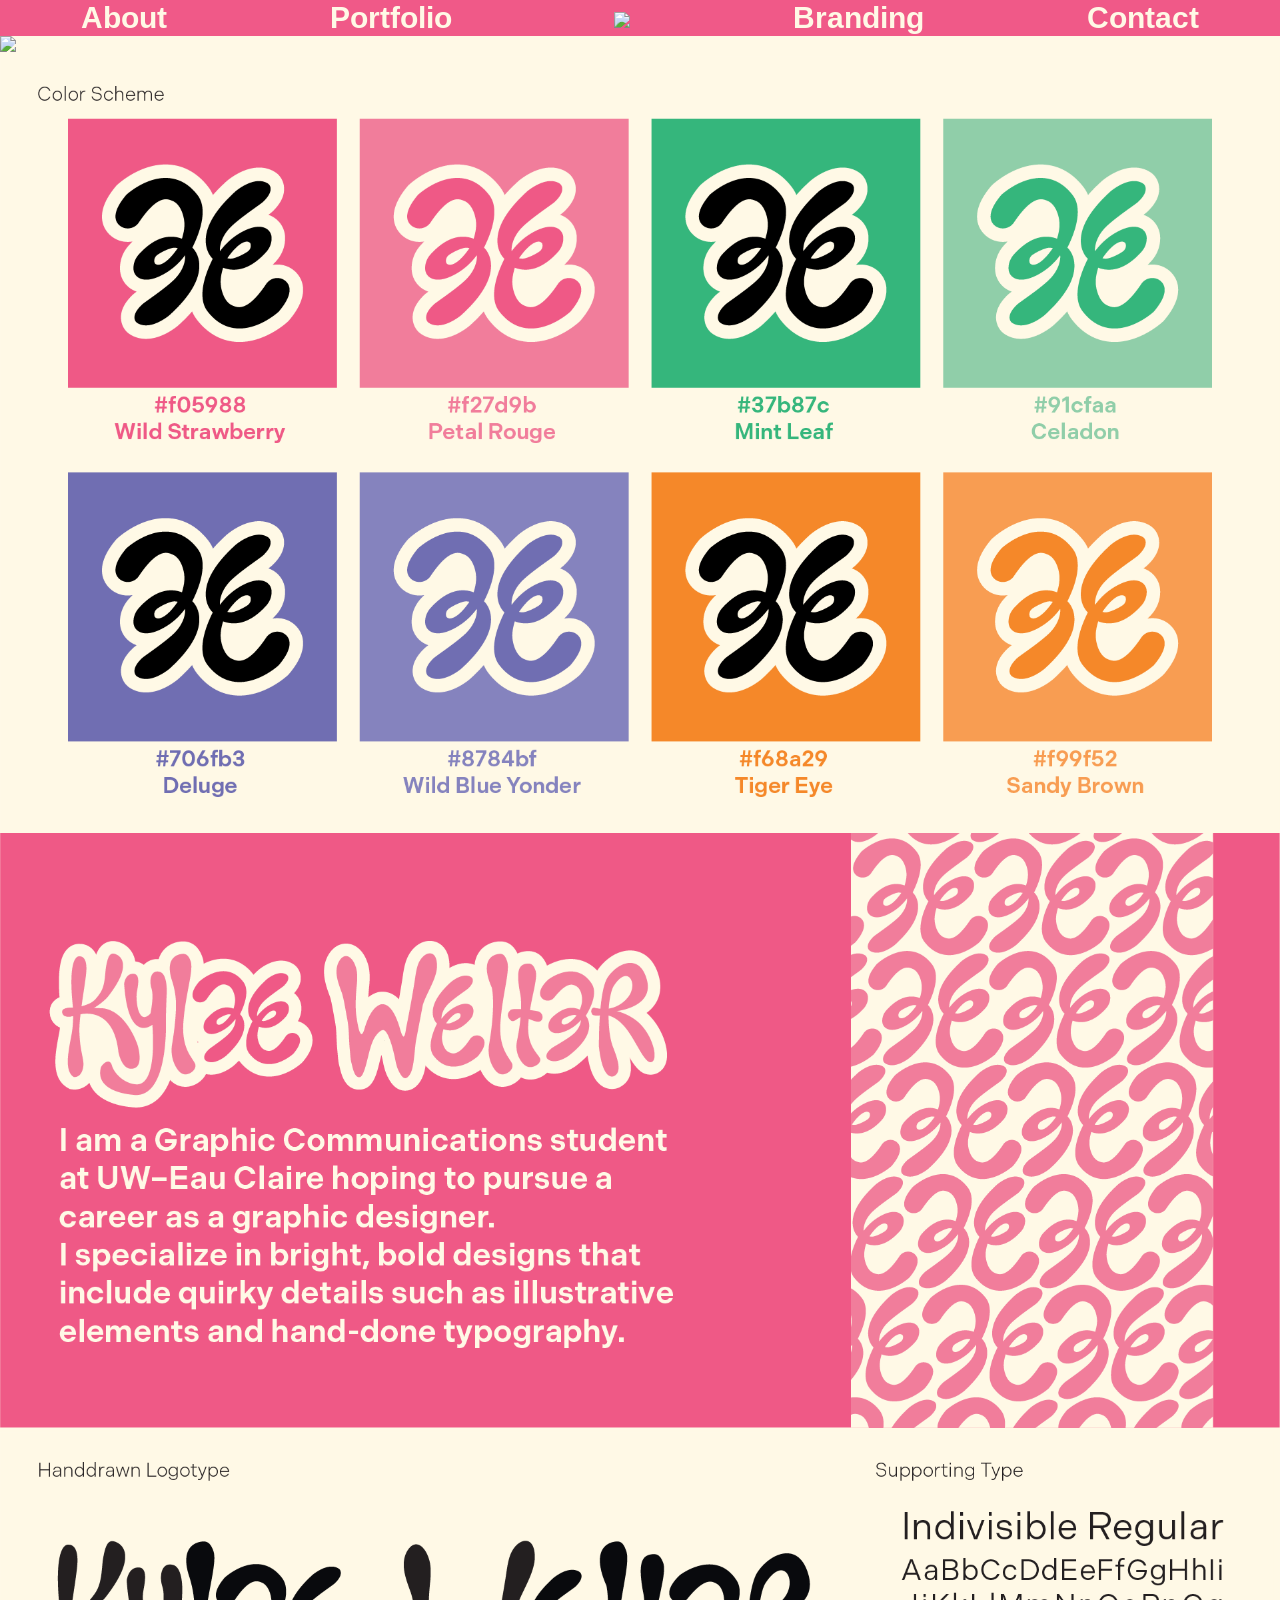
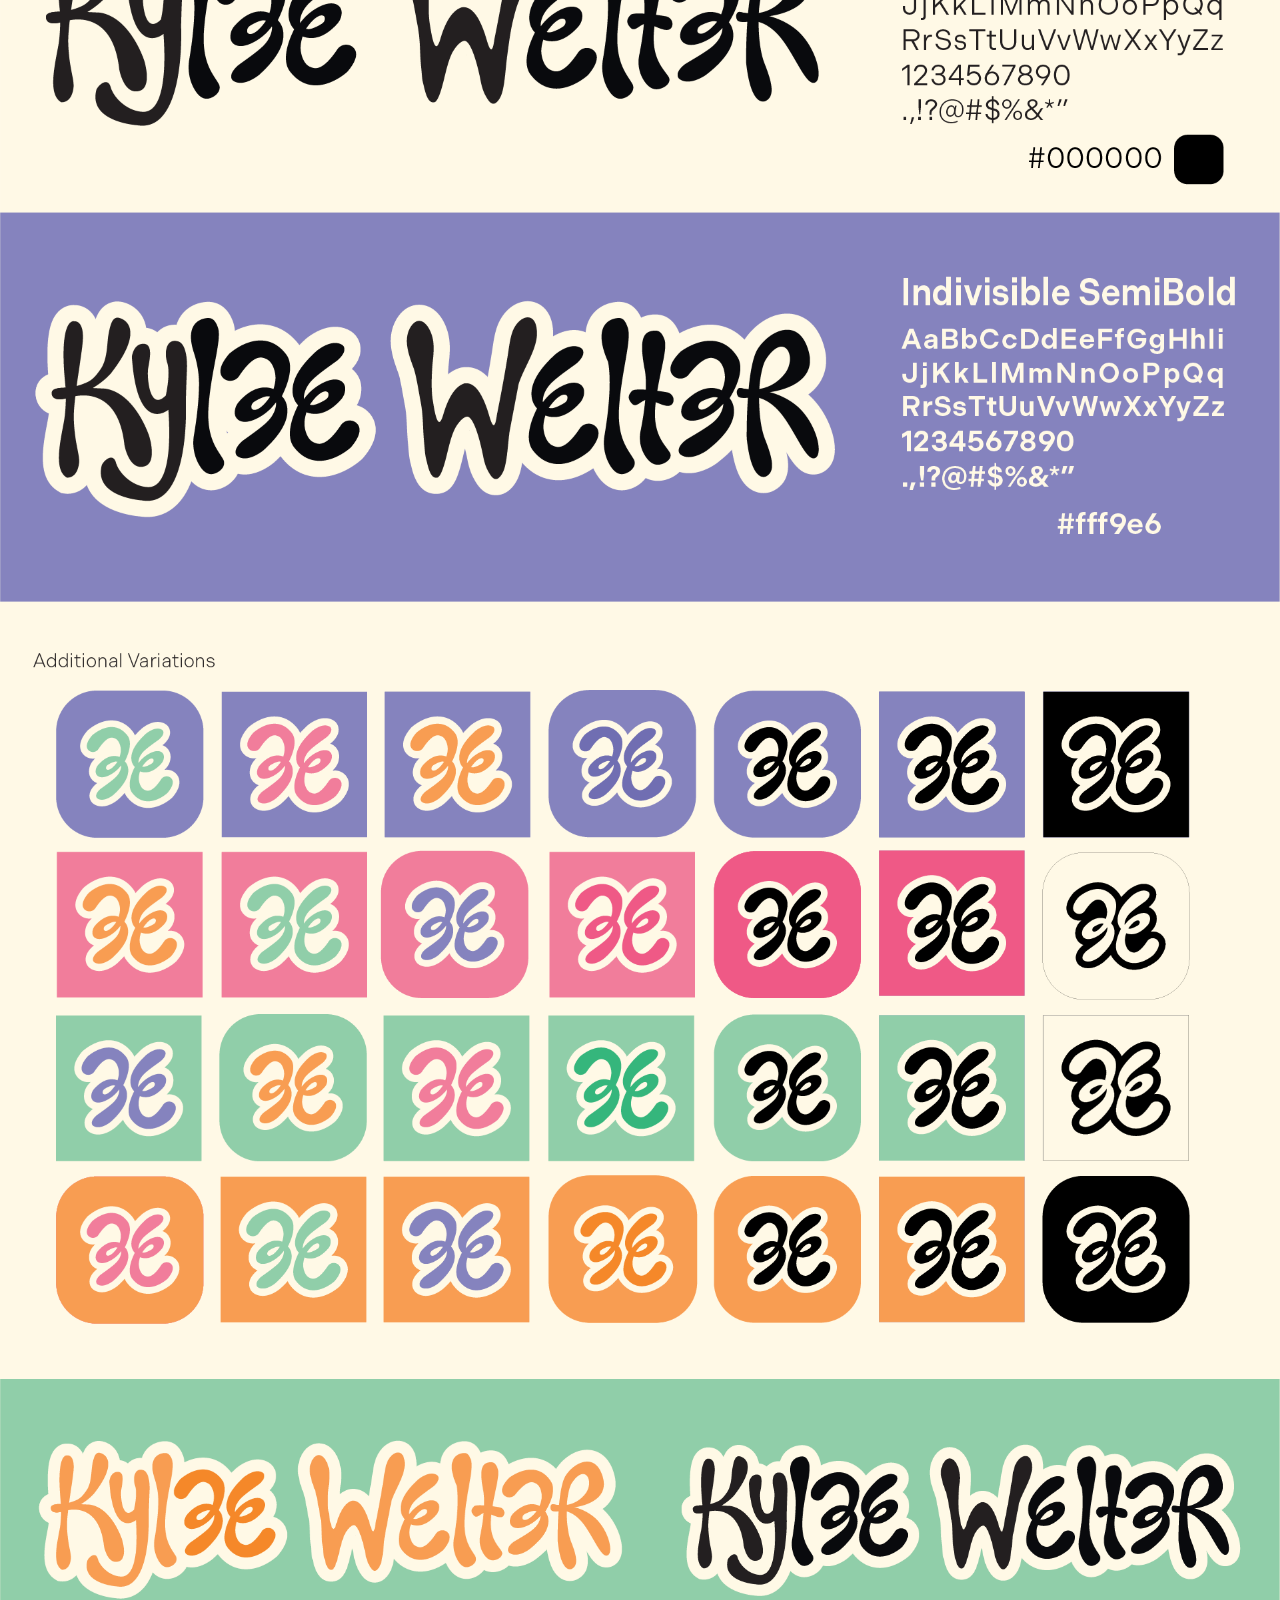
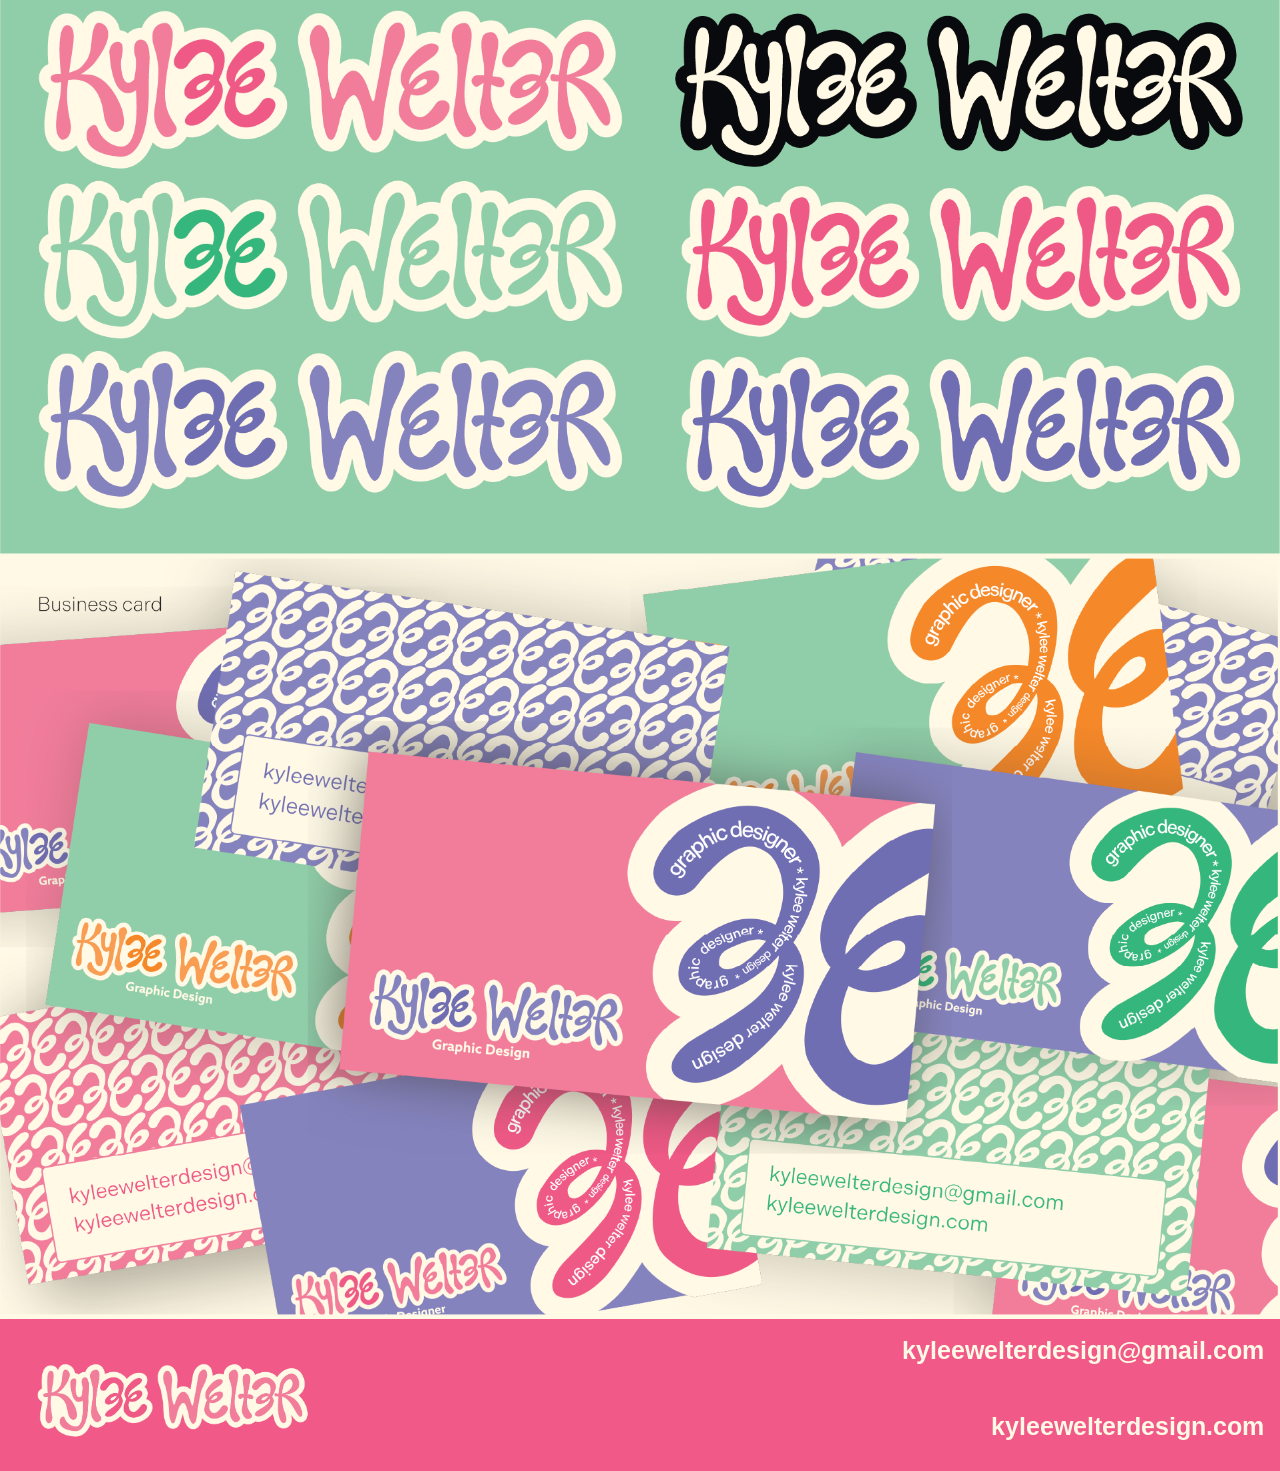
==== branding.html @ 2e9a541b "portfolio" ====
<!DOCTYPE html>
<html lang="en">
<head>
    <meta charset="UTF-8">
    <meta name="viewport" content="width=device-width, initial-scale=1.0">
    <title>Kylee Welter Portfolio</title>
    <link rel="icon" type="image/png" href="/favicon-96x96.png" sizes="96x96" />
<link rel="icon" type="image/svg+xml" href="/favicon.svg" />
<link rel="shortcut icon" href="/favicon.ico" />
<link rel="apple-touch-icon" sizes="180x180" href="/apple-touch-icon.png" />
<meta name="apple-mobile-web-app-title" content="Portfolio" />
<link rel="manifest" href="/site.webmanifest" />
<link rel="stylesheet" href="styles.css">

<link rel="preconnect" href="https://fonts.googleapis.com">
<link rel="preconnect" href="https://fonts.gstatic.com" crossorigin>
<link href="https://fonts.googleapis.com/css2?family=Arimo:ital,wght@0,400..700;1,400..700&family=Corben:wght@400;700&display=swap" rel="stylesheet">
</head>

<body>
    <header>
        <a href="index.html">About</a>
        <a href="portfolio.html">Portfolio</a>
        <a class="logo" href="index.html"><img src="images/KyleeWelterLogo.png"></a>
        <a href="branding.html">Branding</a>
        <a href="contact.html">Contact</a>
    </header>

    <main>
        <img src="Images/Branding1.png">
        <img src="Images/Branding2.png">
        <img src="Images/Branding3.png">
        <img src="Images/Branding4.png">
        <img src="Images/Branding5.png">
        <img src="Images/Branding6.png">
        <img src="Images/Branding7.png">
    </main>

    <footer class="pink-footer">
        <img src="Images/KyleeWelterLogo.png">
        <a class="foot-1">kyleewelterdesign@gmail.com</a>
        <a class="foot-2">kyleewelterdesign.com</a>

    </footer>
</body>
</html>
---- styles.css ----
a img{
    width: 12rem;
}

img{
    max-width: 100%;
}

html{
    font-family: 'Arimo', sans-serif;
    background-color: #fff9e6;
}

body{
    margin: 0;
    overflow-x:hidden;
}

h1{
    margin-left: 1rem;
}

header{
    background-color: #f05988;
    background-size: cover;
    margin: 0;
    

    color:#fff9e6;
    font-weight: 700;
    
    display: flex;
    margin: 0;
    padding: 0rem;
    flex-direction: row;
    flex-wrap: nowrap;
    justify-content: space-around;
    align-items: center;
}

header a{
    color:#fff9e6;
    text-decoration: none;
    
}

/* footer */


footer{
    background-color: #37b87c;
    margin: 0;
    
    
    display: grid;
    grid-template-columns: 50% auto;
    grid-template-rows: 1fr 1fr;
    gap: 0;
    
}

footer a{
    color:#fff9e6;
    font-weight: 600;
    margin-right: 1rem;
    margin-top: 1rem;

    text-align:end;
    font-size: 15px;

    align-content: flex-start;
    align-items:center;
 
}

footer img{
    grid-column: 1/2;
    grid-row: 1/3;
    width: 12rem;
    margin: 1rem;
}

.foot-1 a{
    grid-column: 2/3;
    grid-row: 1/2;
}

.foot-2 a{
    grid-column: 2/3;
    grid-row: 2/3;
    

}

.pink-footer{
    background-color: #f05988;
}

/* main */

h1{
    font-size: 20px;
    padding-left: 1rem;
    padding-top: 1rem;
}


/*featured gallery  */

.gallery img{
    width: 14rem;
    display: flex; 
    justify-content: flex-end;
    border-radius: 15px;
}

.gallery{
    color:#fff9e6;
}

.gallery1, .gallery2, .gallery3{
    display: grid;
    grid-template-columns: 70% auto;
    grid-template-rows: 30% 1fr;
    gap: 0;
    align-content: center;
}


.gallery img{
    grid-column: 1/2;
    grid-row: 1/3;
    justify-self:center;
    align-self:center;
    box-shadow: 10px 10px #f05988;
}

.gallery h2{
    grid-column: 2/3;
    grid-row: 1/2;
    
}

.gallery p{
    grid-column: 2/3;
    grid-row: 2/3;
    padding-right: 1rem;
    align-self:flex-start;
    align-items:flex-start;
    font-size: 15px;
}

h2{
    font-size: 18px;
    align-self: center;

    padding-top: 3rem;
}

.gallery2 img{
    box-shadow: 10px 10px #8784bf;
}

.gallery2 p{
    font-size: 14px;
}

.gallery3 img{
    border-radius: 15px;
    width:12rem;
}

.gallery3 h2{
   font-size: 18px;
   padding-top: 2rem;
}



/* fancy carousel things*/


* {
  box-sizing: border-box;
}

body {
  margin: 0;
}


ul {
  width: 100vw;
  height: 400px;
  padding-top: 20px;
  padding-bottom: 20px;
  padding-left: 40px;
  padding-right: 40px;
  display: flex;
  gap: 10vw;
}

li {
  list-style-type: none;
  background-color: #8784bf;
  
  padding: 10px;
  border-radius: 30px;


  flex: 0 0 100%;
}

li:nth-child(even) {
  background-color: #f05988;
}
ul {
  overflow-x: scroll;
  scroll-snap-type: x mandatory;
}
li {
  scroll-snap-align: center;
}
ul::scroll-button(*) {
  border: 0;
  font-size: 2rem;
  background: none;
  color: black;
  opacity: 0.7;
  cursor: pointer;
}

ul::scroll-button(*):hover,
ul::scroll-button(*):focus {
  opacity: 1;
}

ul::scroll-button(*):active {
  translate: 1px 1px;
}

ul::scroll-button(*):disabled {
  opacity: 0.2;
  cursor: unset;
}
ul::scroll-button(left) {
  content: "◄" / "Previous";
}

ul::scroll-button(right) {
  content: "►" / "Next";
}
ul {
  anchor-name: --my-carousel;
}

ul::scroll-button(*) {
  position: absolute;
  position-anchor: --my-carousel;
}
ul::scroll-button(left) {
  right: calc(anchor(left) - 60px);
  bottom: calc(anchor(top) - 230px);
  
}

ul::scroll-button(right) {
  left: calc(anchor(right) - 60px);
  bottom: calc(anchor(top) - 230px);
}


/*portfolio*/

.portfolio{
    text-align: center;
    margin: 1rem;
    
}

.portfolio-image img{
    width:90%;
    display: fit-content;
    flex-flow: row wrap;
    align-items: center;
    justify-content: center;
    margin: 1rem;
    border-radius:  15px;

}

.see-more{
    display: flex;
    font-size: 18px;
    text-align: center;
    text-decoration: none;
    color:#fff9e6;
    text-align: center;
    background-color: #f05988;
    border-radius: 15px;
    padding: .75rem;
    font-weight: 600;
    
    justify-content: center;
    justify-self: center;
}


/*contact*/

.contact{
    margin: 1rem;
    
}

label{
    display:block;
    padding-top: 1rem;
}

input{
    display: inline-block;
}

input[type=text], select {
  width: 100%;
  padding: 12px;
  margin: 8px 0;
  display: inline-block;
  border: 1px solid #ccc;
  border-radius: 4px;
  box-sizing: border-box;
}

input[type=email], select {
  width: 100%;
  padding: 12px;
  margin: 8px 0;
  display: inline-block;
  border: 1px solid #ccc;
  border-radius: 4px;
  box-sizing: border-box;
}

textarea, select {
  width: 100%;
  padding: 12px;
  margin: 8px 0;
  display: inline-block;
  border: 1px solid #ccc;
  border-radius: 4px;
  box-sizing: border-box;
}

input[type=submit]{
  width: 100%;
  padding: 12px;
  margin: 8px 0;
  display: inline-block;
  border: 1px solid #ccc;
  border-radius: 4px;
  box-sizing: border-box;
}

form{
    font-weight: 600;
    background-color:#8784bf;
    padding: 1rem;
    color:#fff9e6;
    
}

.submit{
    text-decoration: none;
    background-color:#f05988;
    color:#fff9e6;
    border-radius: 20px;
    padding: 1rem;
    margin-top: 1rem;
    border-style: none;
    font-weight:600;
}

.contact p{
    font-size: 20px;
    text-align: center;
    font-weight: 500;
}



@media (min-width:730px){
    a img{
        width: 16rem;
    }

    header a{
        font-size: 20px;
    }

    h1{
        font-size: 24px;
    }

    footer img{
        width: 16rem;
    }

    footer a{
        font-size: 18px;
    }

    .gallery img{
        width: 17rem;
    }

    .gallery2 img{
        width: 20rem;
    }

    .gallery3 img{
        width: 12rem;
    }

    h2{
        font-size: 20px;
    }

    .gallery1, .gallery2, .gallery3{
    display: grid;
    grid-template-columns: 60% auto;
    }

    .gallery p{
        font-size: 18px;
    }
}


@media (min-width:830px){
    .portfolio{
        display: flex;
        flex-flow: row wrap;
        justify-content:center;
    }

    .portfolio img{
        width:22rem;
        align-self: center;

        margin: 1rem;
    }

    h1{
        color: red;
    }
}



@media (min-width:1240px){
    .portfolio img{
        width:35rem;
        
    }

    h1{
        color:blue;
        font-size: 35px;
    }

    ul {
        height: 500px;
    }

    .gallery img{
        width: 23rem;
    }

    .gallery3 img{
        width: 16rem;
    }

    h2{
        font-size: 40px;
    }

    .gallery p{
        font-size: 30px;
    }

    .gallery1, .gallery2, .gallery3{
    display: grid;
    grid-template-columns: 50% auto;
    }

    .gallery3 h2{
        font-size: 35px;
    }

    .see-more{
        font-size: 25px;
    }

    a img{
        width: 24rem;
    }

    header a{
       font-size: 30px;
    }

    footer img{
        width: 20rem;
    }

    footer a{
        font-size: 25px;
    }
}

@media (min-width:1700px){
    h1{
        color: green;
    }
    
    .portfolio img{
        width: 47rem;
    }


}
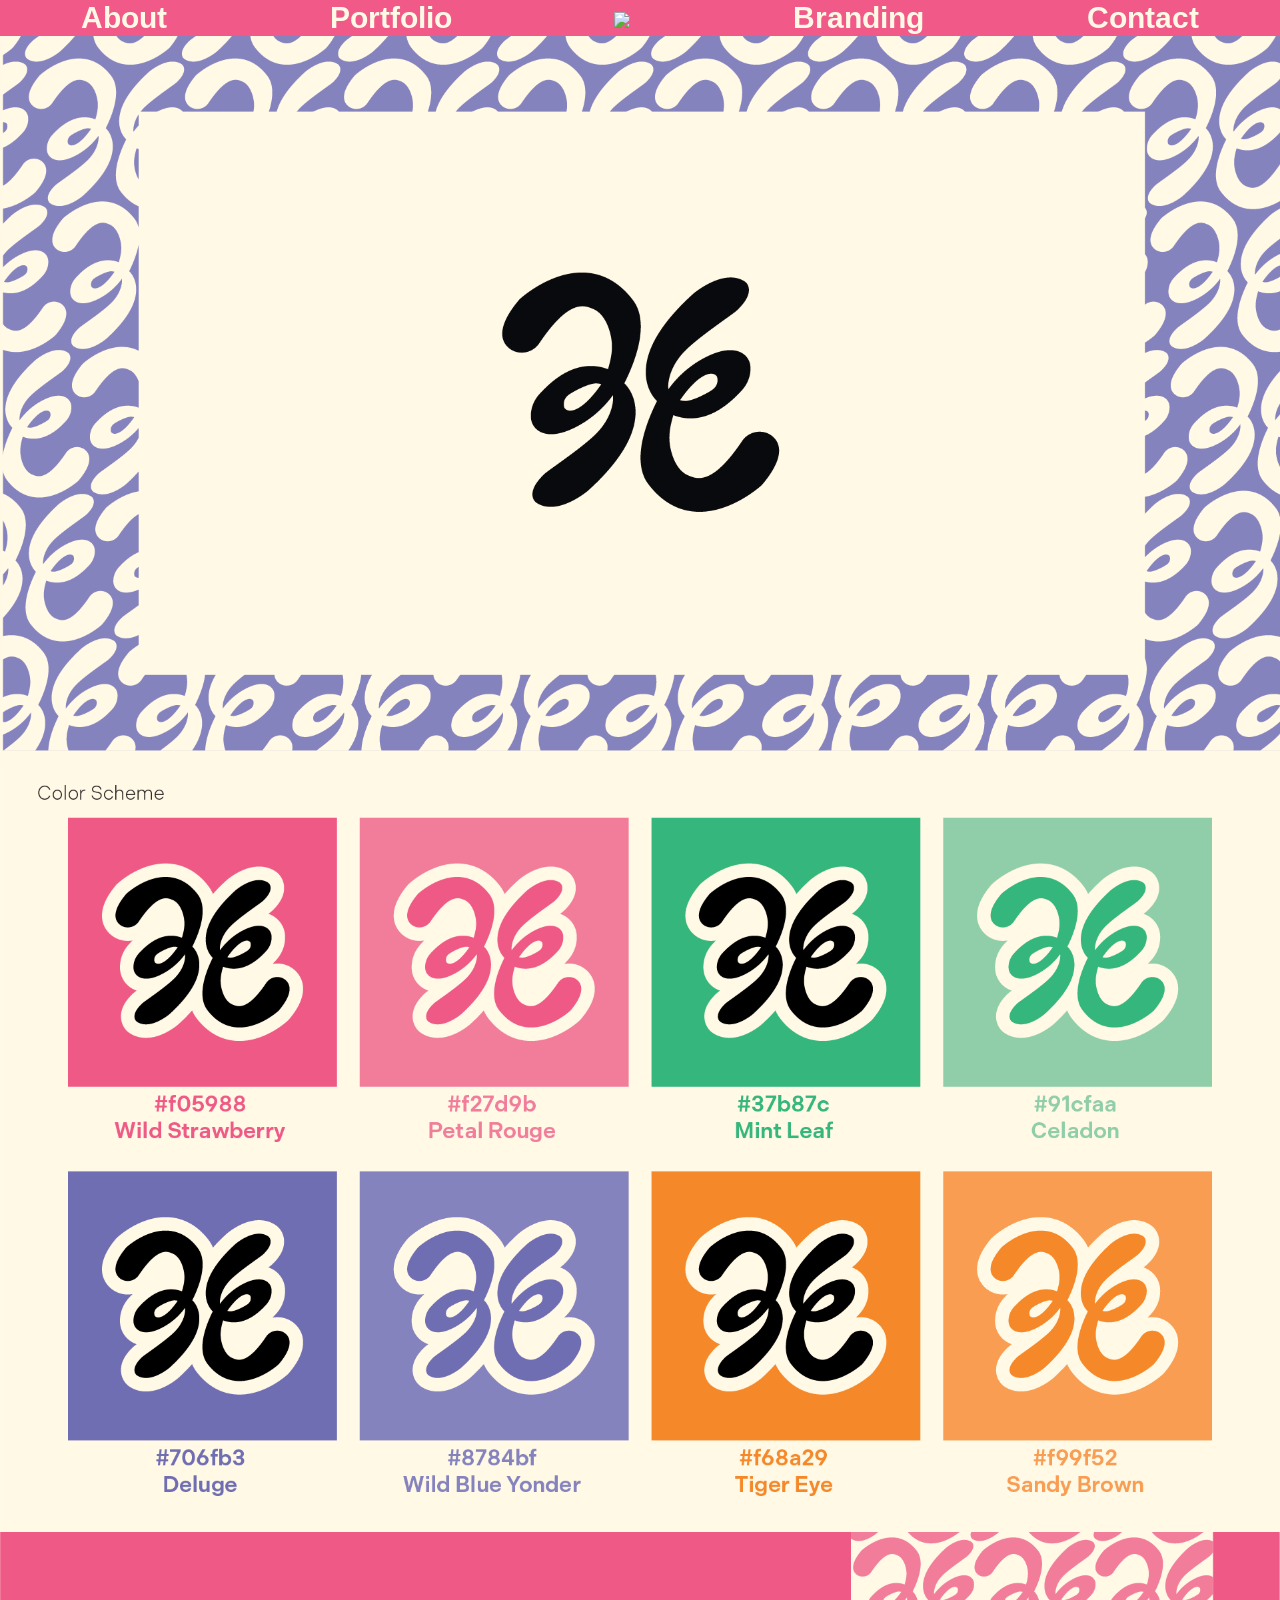
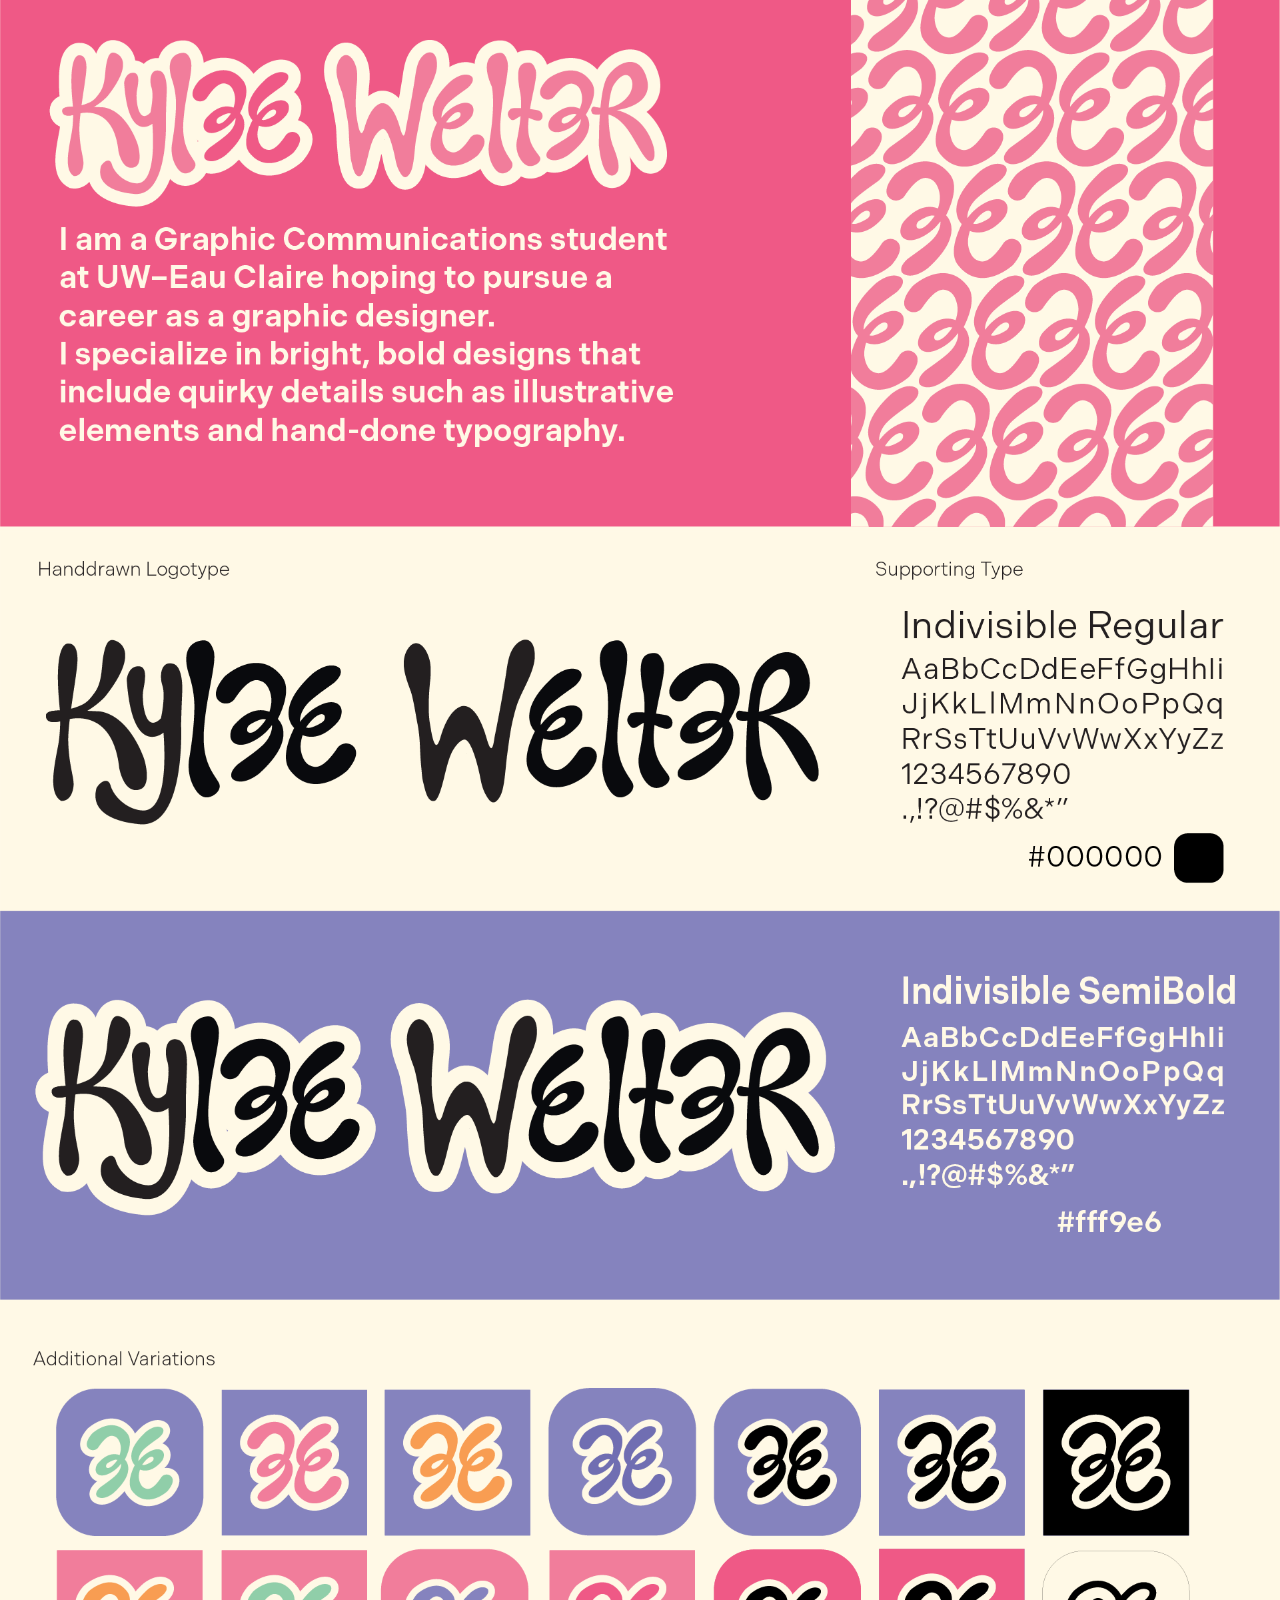
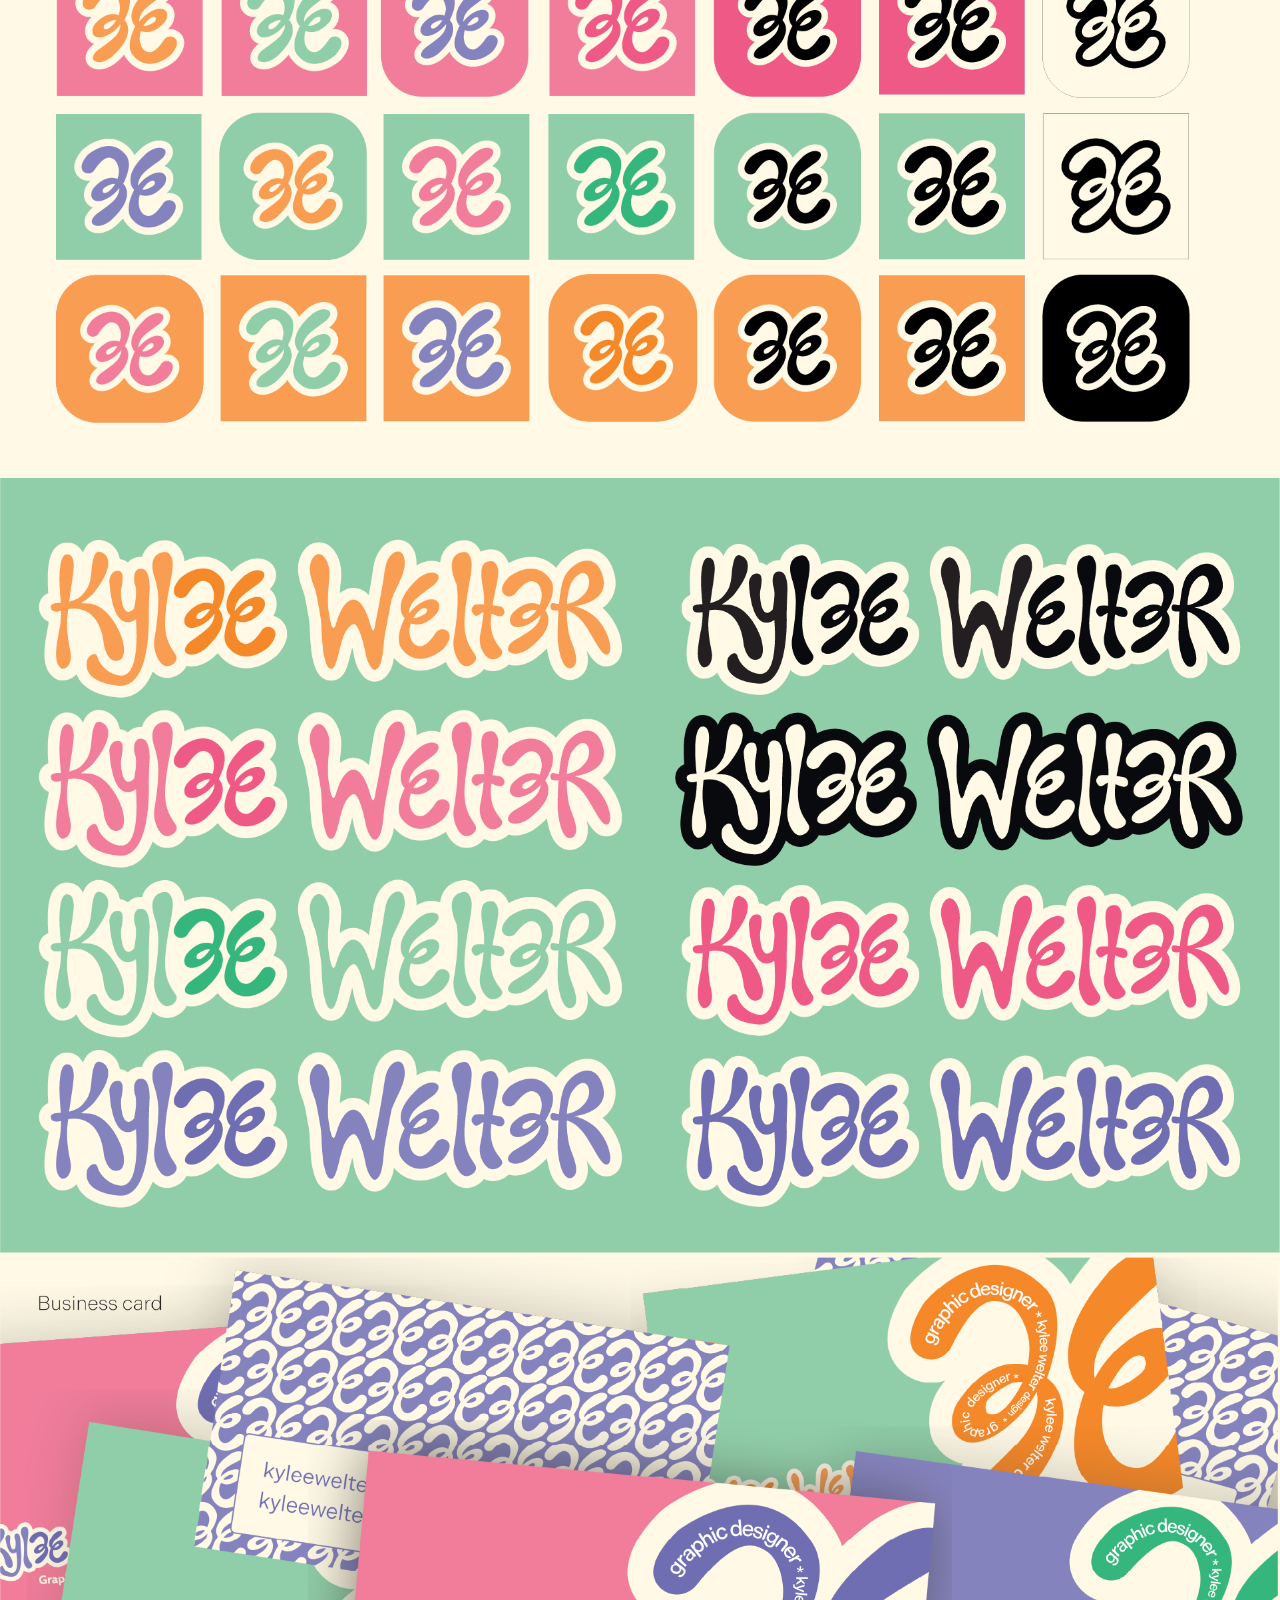
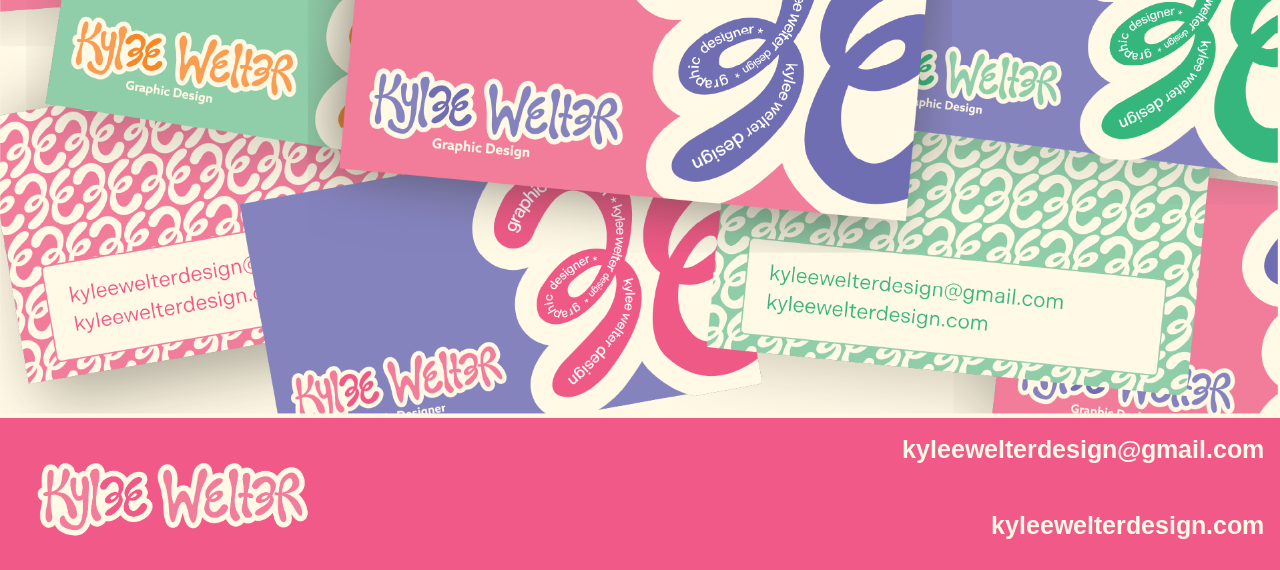
==== commit c39adb26: "Portfolio tweaks" ====
--- a/branding.html
+++ b/branding.html
@@ -27,7 +27,7 @@
     </header>
 
     <main>
-        <img src="Images/Branding1.png">
+        <img src="Images/branding1.png">
         <img src="Images/Branding2.png">
         <img src="Images/Branding3.png">
         <img src="Images/Branding4.png">
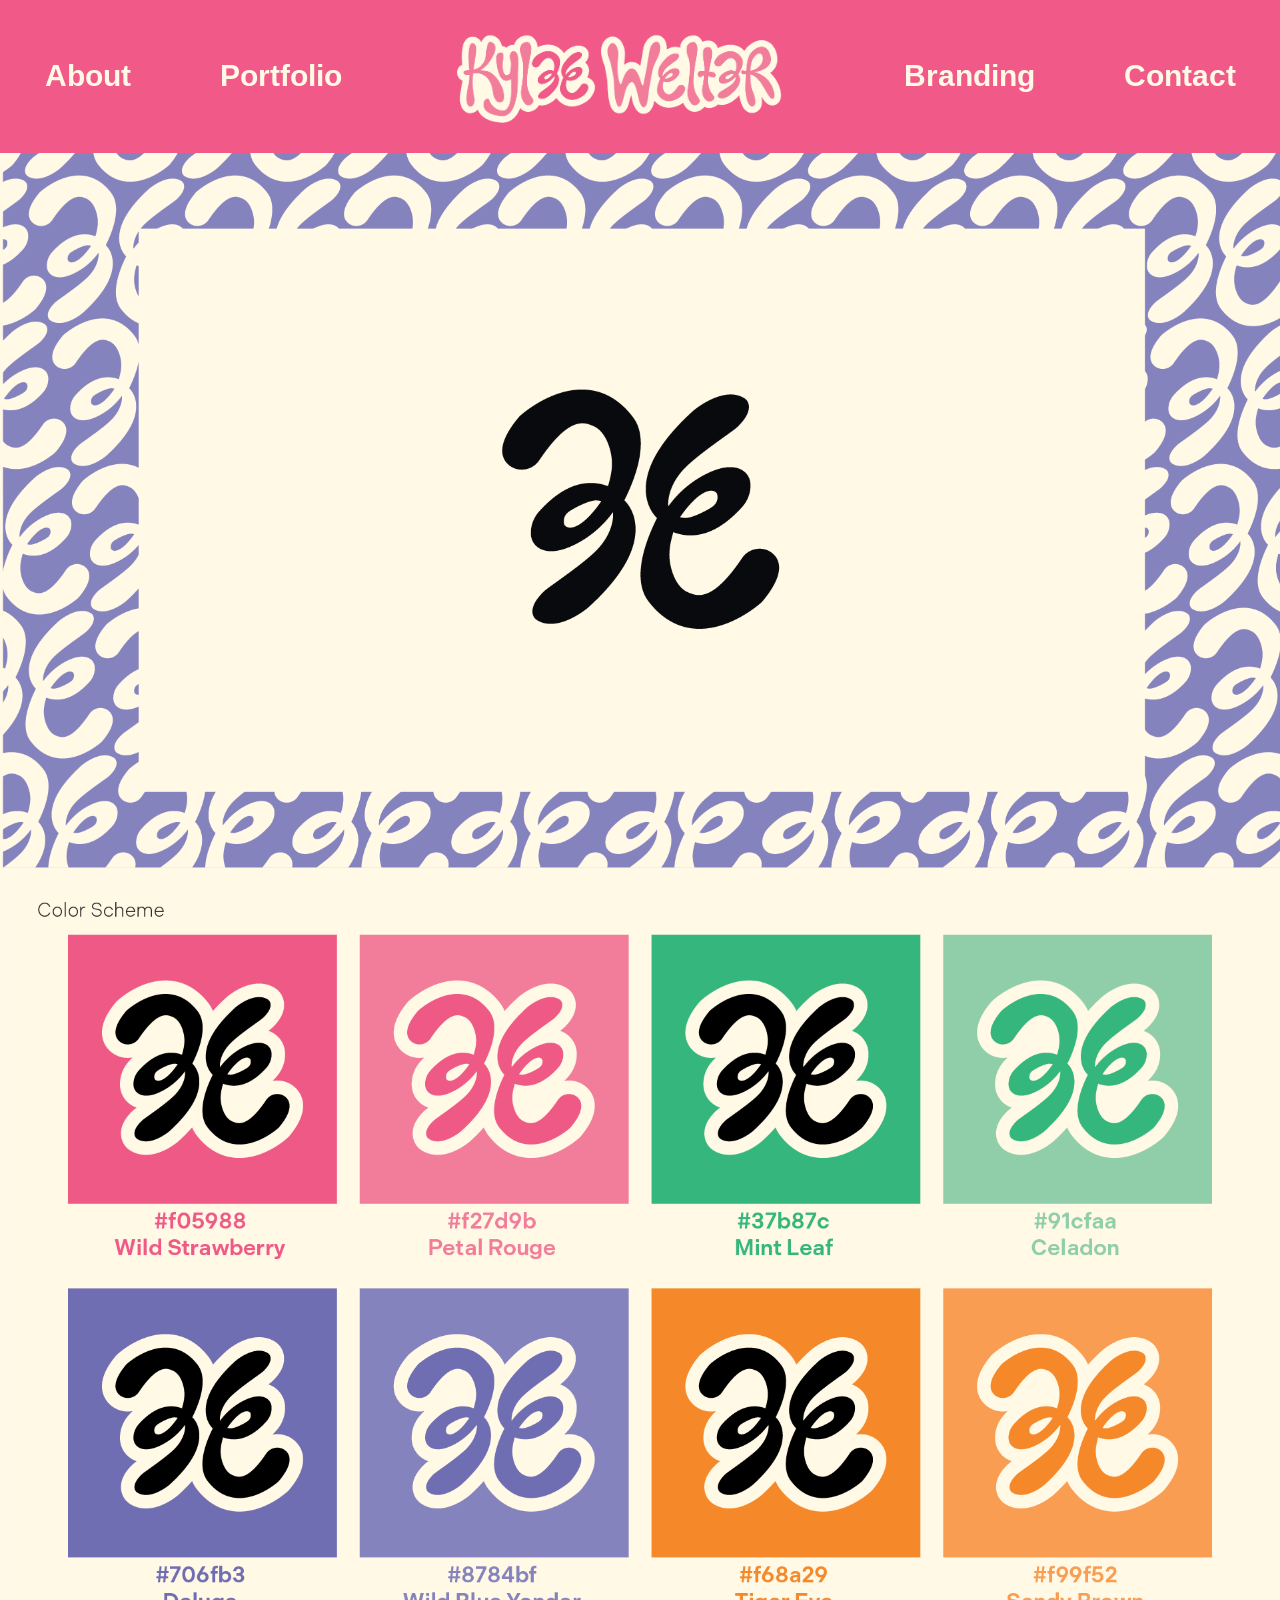
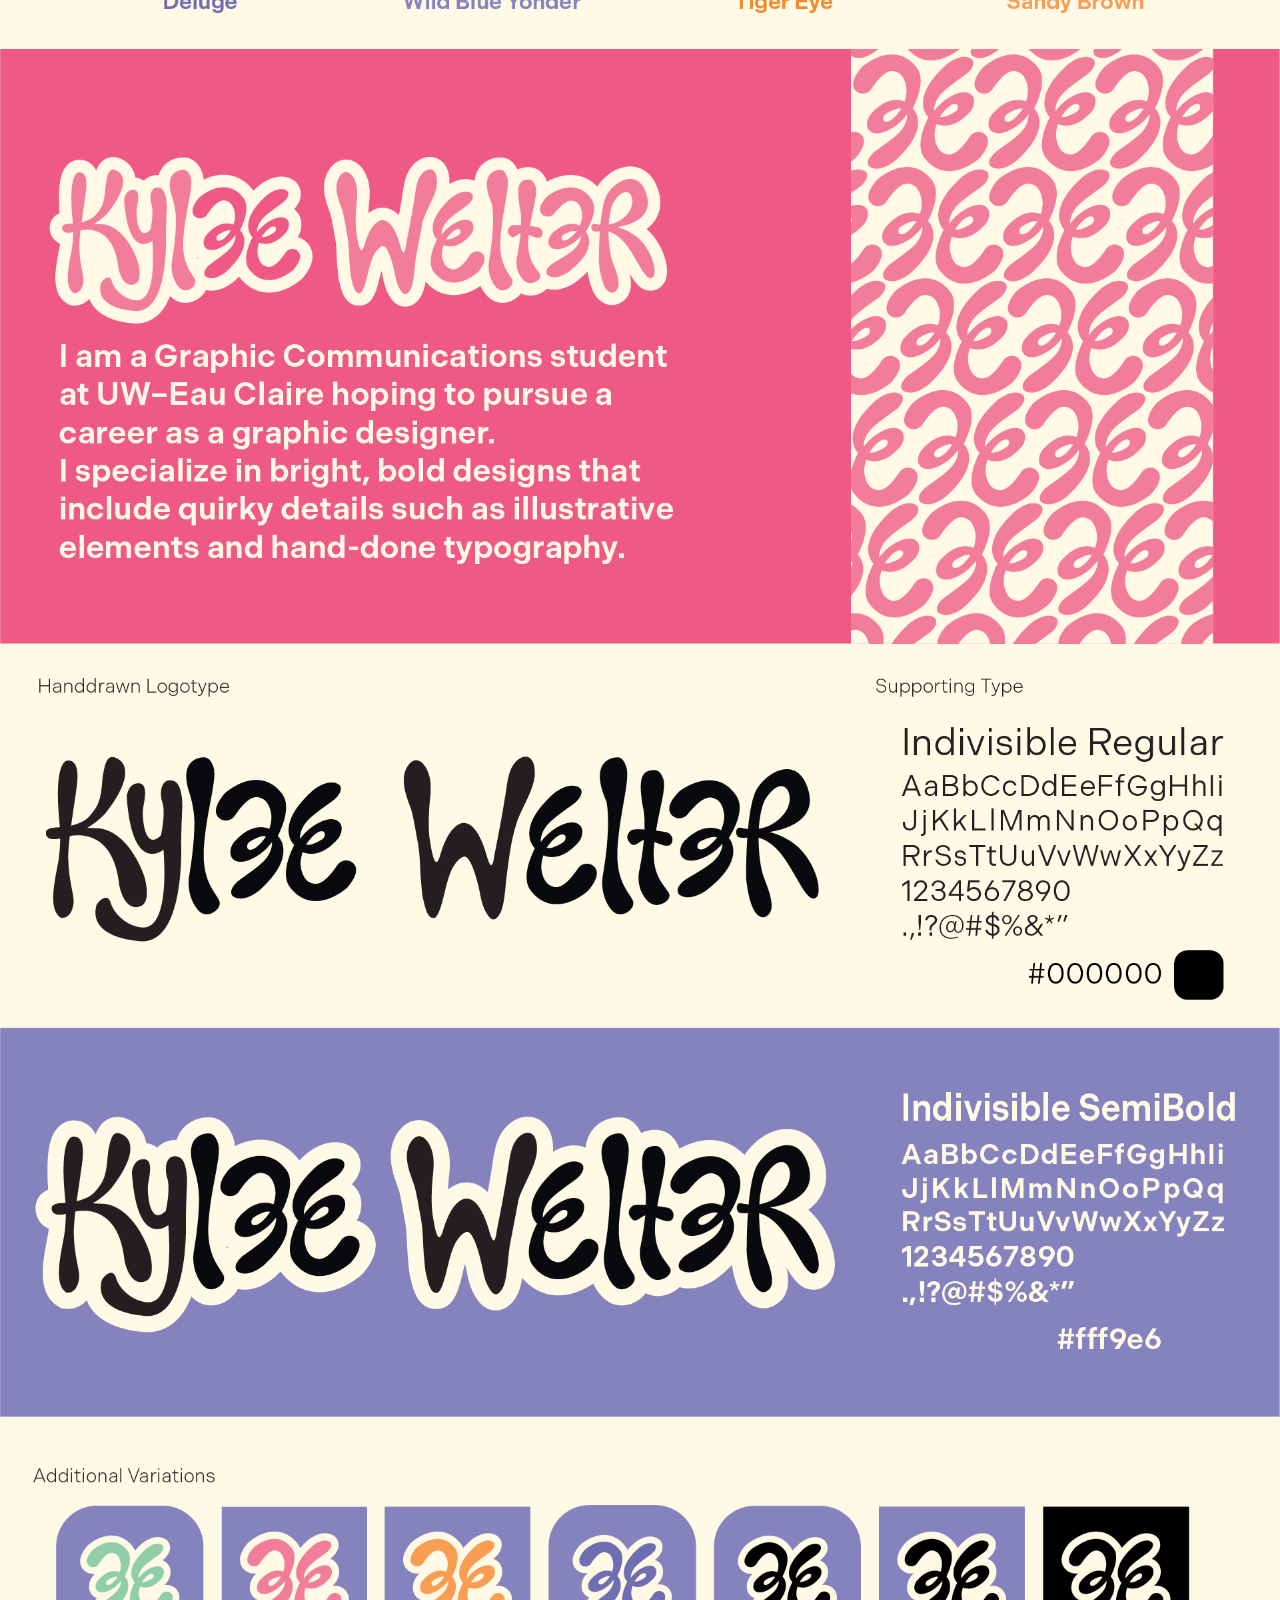
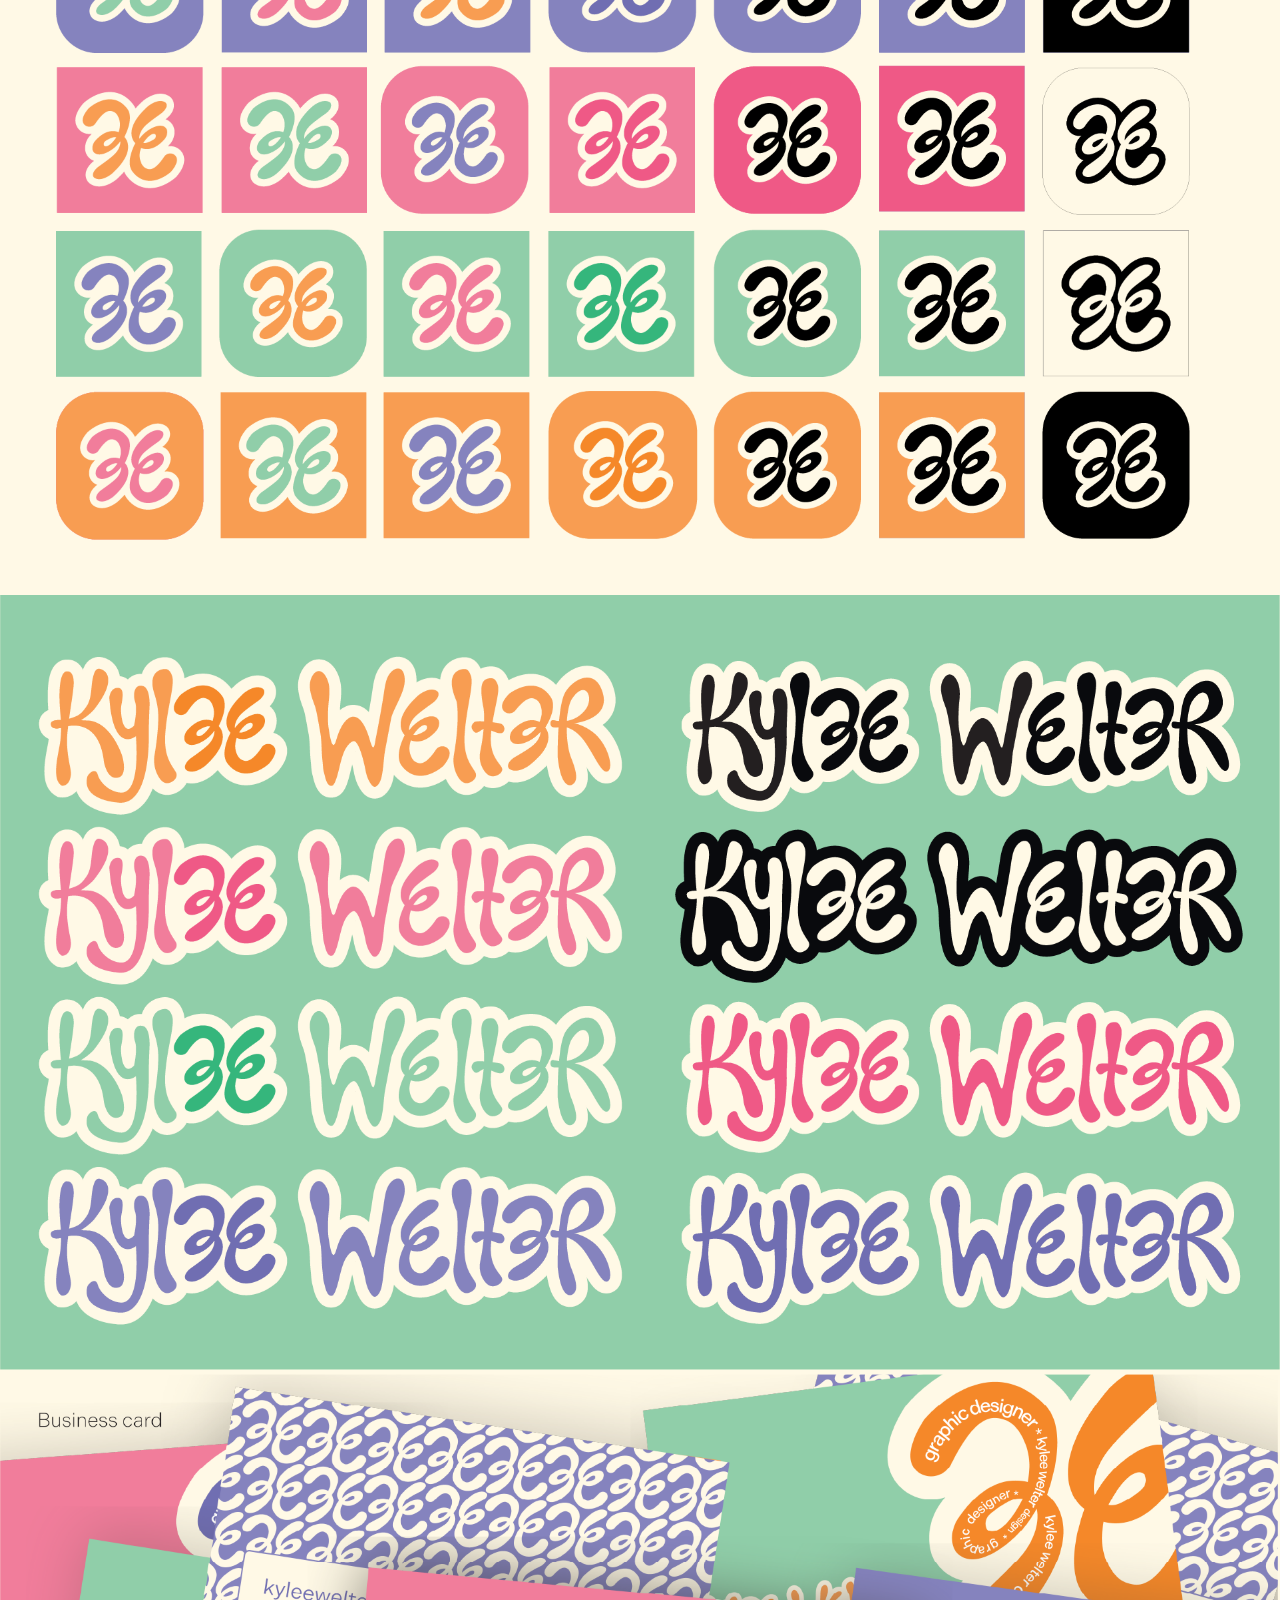
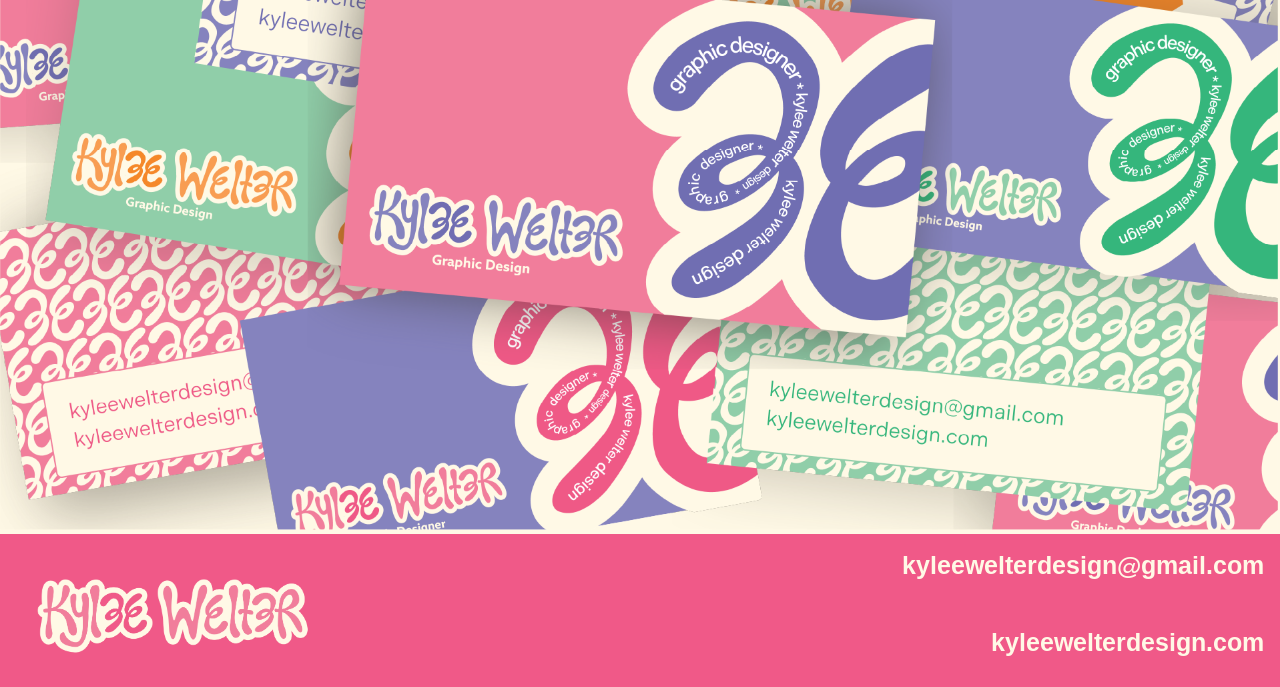
==== commit 55c10cfa: "Last one hopefully" ====
--- a/branding.html
+++ b/branding.html
@@ -4,12 +4,11 @@
     <meta charset="UTF-8">
     <meta name="viewport" content="width=device-width, initial-scale=1.0">
     <title>Kylee Welter Portfolio</title>
-    <link rel="icon" type="image/png" href="/favicon-96x96.png" sizes="96x96" />
-<link rel="icon" type="image/svg+xml" href="/favicon.svg" />
-<link rel="shortcut icon" href="/favicon.ico" />
-<link rel="apple-touch-icon" sizes="180x180" href="/apple-touch-icon.png" />
-<meta name="apple-mobile-web-app-title" content="Portfolio" />
-<link rel="manifest" href="/site.webmanifest" />
+    <link rel="icon" type="image/png" href="/my-favicon/favicon-96x96.png" sizes="96x96" />
+<link rel="icon" type="image/svg+xml" href="/my-favicon/favicon.svg" />
+<link rel="shortcut icon" href="/my-favicon/favicon.ico" />
+<link rel="apple-touch-icon" sizes="180x180" href="/my-favicon/apple-touch-icon.png" />
+<link rel="manifest" href="/my-favicon/site.webmanifest" />
 <link rel="stylesheet" href="styles.css">
 
 <link rel="preconnect" href="https://fonts.googleapis.com">
@@ -21,7 +20,7 @@
     <header>
         <a href="index.html">About</a>
         <a href="portfolio.html">Portfolio</a>
-        <a class="logo" href="index.html"><img src="images/KyleeWelterLogo.png"></a>
+        <a class="logo" href="index.html"><img src="Images/KyleeWelterLogo.png"></a>
         <a href="branding.html">Branding</a>
         <a href="contact.html">Contact</a>
     </header>
--- a/styles.css
+++ b/styles.css
@@ -435,6 +435,22 @@
     .gallery p{
         font-size: 18px;
     }
+
+    ul::scroll-button(*) {
+  border: 0;
+  font-size: 3rem;
+    }
+
+    ul::scroll-button(left) {
+  right: calc(anchor(left) - 70px);
+  bottom: calc(anchor(top) - 240px);
+  
+}
+
+ul::scroll-button(right) {
+  left: calc(anchor(right) - 70px);
+  bottom: calc(anchor(top) - 240px);
+}
 }
 
 
@@ -452,9 +468,9 @@
         margin: 1rem;
     }
 
-    h1{
-        color: red;
-    }
+    
+
+    
 }
 
 
@@ -466,7 +482,7 @@
     }
 
     h1{
-        color:blue;
+        
         font-size: 35px;
     }
 
@@ -518,12 +534,26 @@
     footer a{
         font-size: 25px;
     }
+
+    ul::scroll-button(*) {
+  border: 0;
+  font-size: 4rem;
+    }
+
+    ul::scroll-button(left) {
+  right: calc(anchor(left) - 80px);
+  bottom: calc(anchor(top) - 280px);
+  
+}
+
+ul::scroll-button(right) {
+  left: calc(anchor(right) - 80px);
+  bottom: calc(anchor(top) - 280px);
+}
 }
 
 @media (min-width:1700px){
-    h1{
-        color: green;
-    }
+    
     
     .portfolio img{
         width: 47rem;
